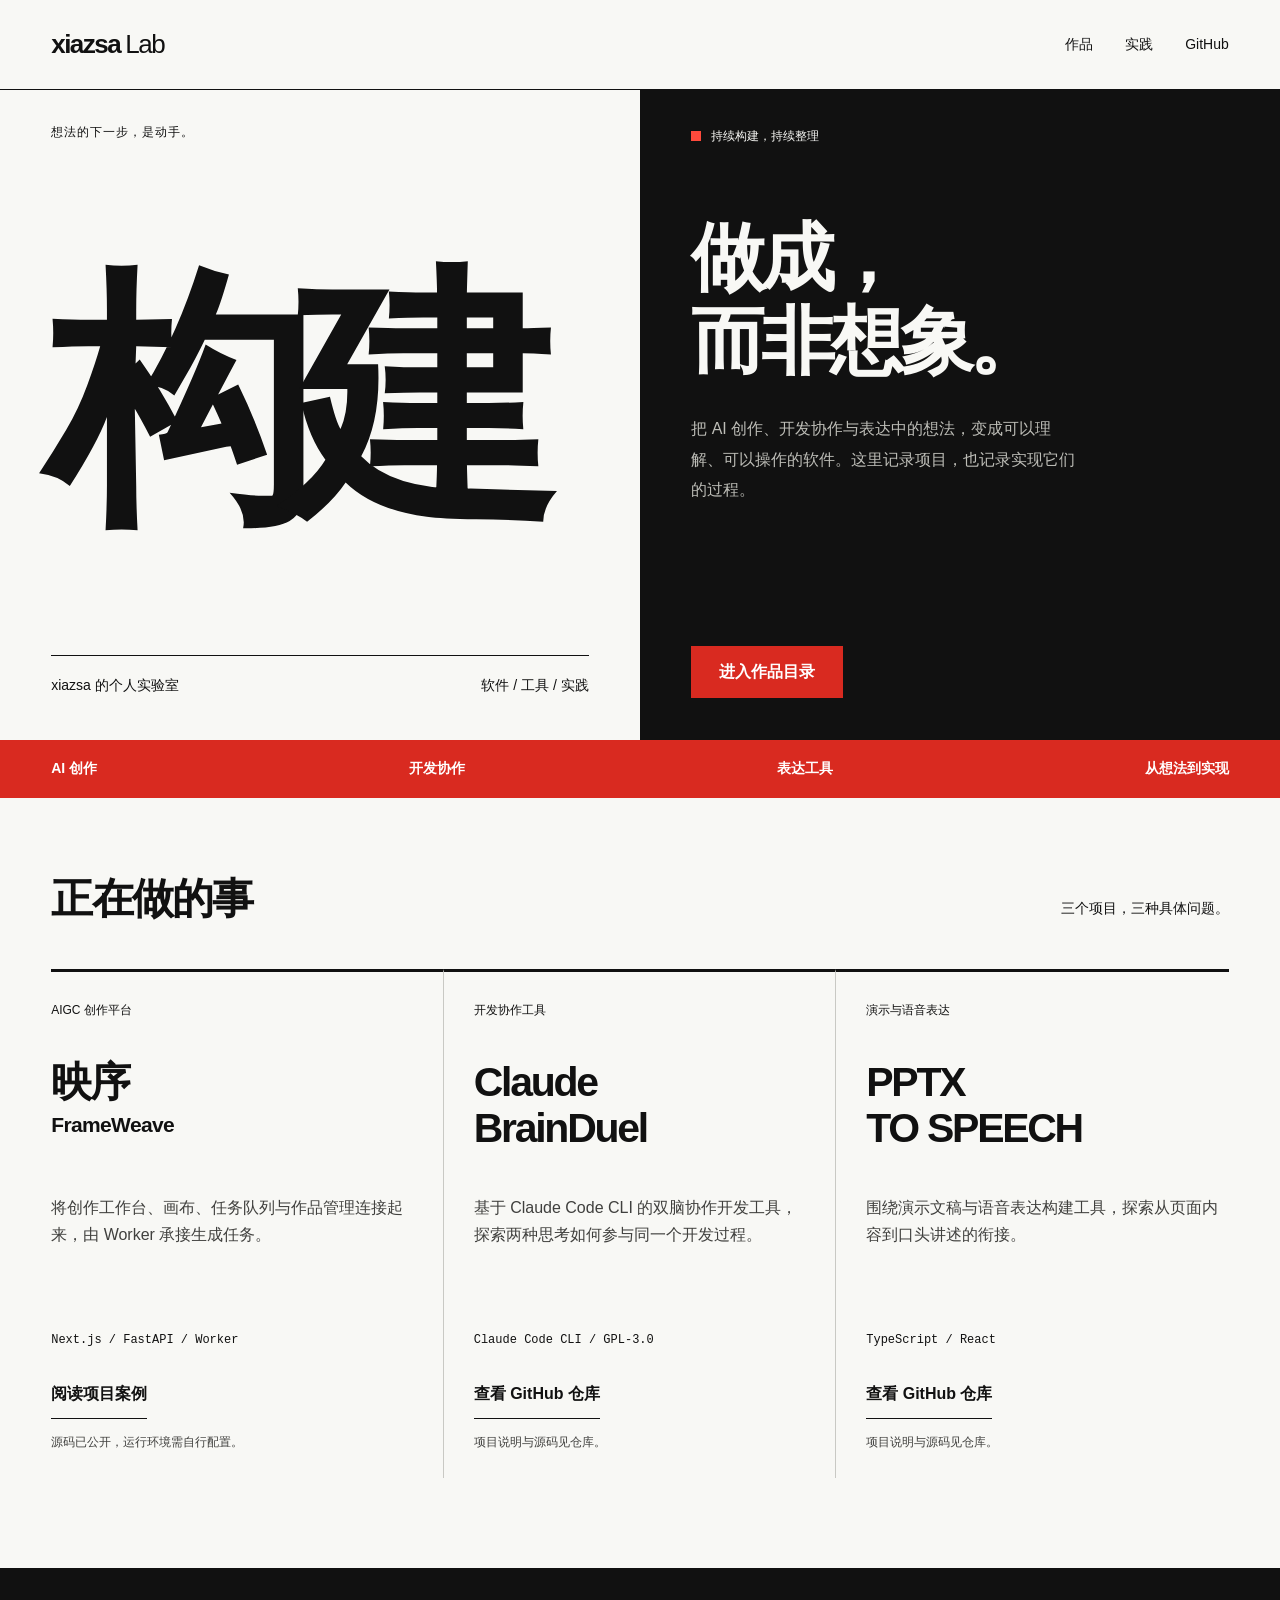
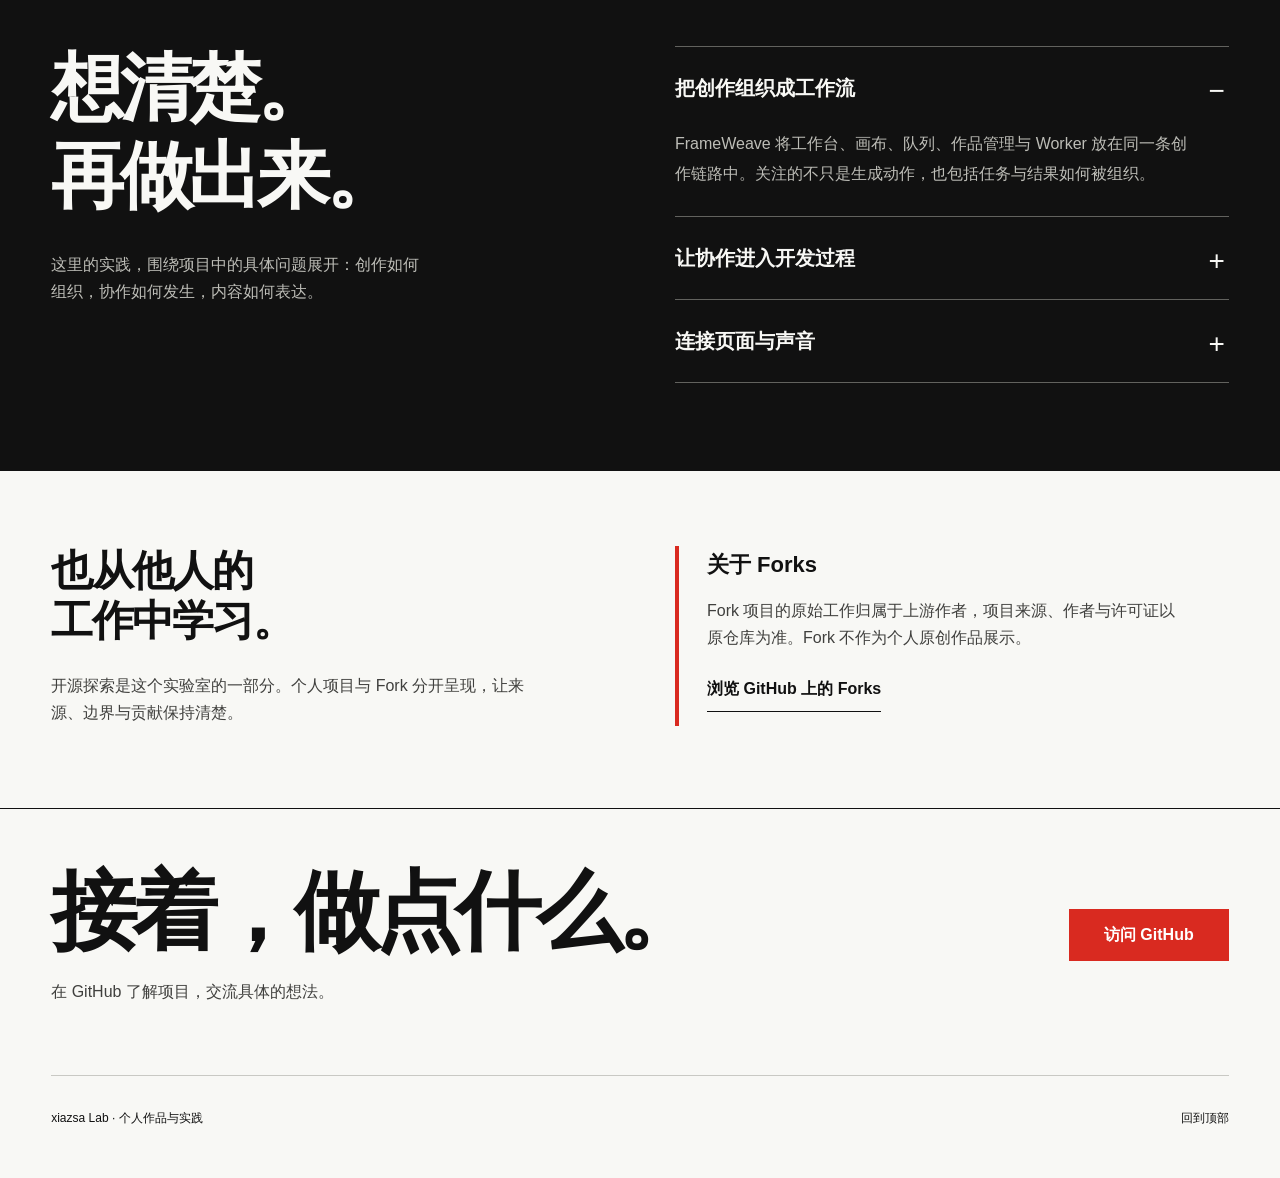
==== index.html @ 294311ac "Build consistent black-and-white portfolio and FrameWeave case study" ====
<!doctype html>
<html lang="zh-CN">
<head>
<meta charset="UTF-8"><meta name="viewport" content="width=device-width,initial-scale=1">
<meta name="description" content="xiazsa Lab，关于 AI 创作、开发协作与表达工具的个人项目与实践。">
<title>xiazsa Lab — 做成，而非想象</title>
<link rel="stylesheet" href="style.css"><link rel="icon" href="assets/mark.svg" type="image/svg+xml"><meta name="theme-color" content="#111111">
</head>
<body id="top">
<a class="skip" href="#projects">跳至精选项目</a>
<header><a class="brand" href="index.html" aria-label="xiazsa Lab 首页">xiazsa<span>Lab</span></a><nav aria-label="主导航"><a href="#projects">作品</a><a href="#practice">实践</a><a class="optional" href="https://github.com/xiazsa">GitHub</a></nav></header>
<main>
<section class="hero" aria-labelledby="hero-title">
<div class="hero-word"><div class="micro">想法的下一步，是动手。</div><h1 id="hero-title">构建</h1><div class="caption"><span>xiazsa 的个人实验室</span><span>软件 / 工具 / 实践</span></div></div>
<div class="hero-copy"><div class="signal">持续构建，持续整理</div><h2>做成，<span>而非想象。</span></h2><p>把 AI 创作、开发协作与表达中的想法，变成可以理解、可以操作的软件。这里记录项目，也记录实现它们的过程。</p><a class="cta" href="#projects">进入作品目录</a></div>
</section>
<div class="ticker" aria-label="关注领域"><span>AI 创作</span><span>开发协作</span><span>表达工具</span><span>从想法到实现</span></div>
<section class="projects" id="projects" aria-labelledby="projects-title"><div class="section-top"><h2 id="projects-title">正在做的事</h2><p>三个项目，三种具体问题。</p></div>
<div class="project-grid">
<article class="project"><span class="category">AIGC 创作平台</span><h3>映序<small>FrameWeave</small></h3><p>将创作工作台、画布、任务队列与作品管理连接起来，由 Worker 承接生成任务。</p><div class="meta">Next.js / FastAPI / Worker</div><a class="project-link" href="frameweave.html">阅读项目案例</a><p class="note">源码已公开，运行环境需自行配置。</p></article>
<article class="project"><span class="category">开发协作工具</span><h3>Claude<br>BrainDuel</h3><p>基于 Claude Code CLI 的双脑协作开发工具，探索两种思考如何参与同一个开发过程。</p><div class="meta">Claude Code CLI / GPL-3.0</div><a class="project-link" href="https://github.com/xiazsa/ClaudeBrainDuel">查看 GitHub 仓库</a><p class="note">项目说明与源码见仓库。</p></article>
<article class="project"><span class="category">演示与语音表达</span><h3>PPTX<br>TO SPEECH</h3><p>围绕演示文稿与语音表达构建工具，探索从页面内容到口头讲述的衔接。</p><div class="meta">TypeScript / React</div><a class="project-link" href="https://github.com/xiazsa/PPTX-TO-SPEECH">查看 GitHub 仓库</a><p class="note">项目说明与源码见仓库。</p></article>
</div></section>
<section class="practice" id="practice" aria-labelledby="practice-title"><div><h2 id="practice-title">想清楚。<br>再做出来。</h2><p class="intro">这里的实践，围绕项目中的具体问题展开：创作如何组织，协作如何发生，内容如何表达。</p></div><div class="practice-list">
<details open><summary>把创作组织成工作流</summary><p>FrameWeave 将工作台、画布、队列、作品管理与 Worker 放在同一条创作链路中。关注的不只是生成动作，也包括任务与结果如何被组织。</p></details>
<details><summary>让协作进入开发过程</summary><p>ClaudeBrainDuel 以 Claude Code CLI 为基础，探索双脑协作开发。实现与使用方式以项目仓库中的说明为准。</p></details>
<details><summary>连接页面与声音</summary><p>PPTX-TO-SPEECH 围绕演示文稿与语音表达展开，以 TypeScript 和 React 构建相关工具。</p></details>
</div></section>
<section class="opensource" aria-labelledby="opensource-title"><div><h2 id="opensource-title">也从他人的<br>工作中学习。</h2><p>开源探索是这个实验室的一部分。个人项目与 Fork 分开呈现，让来源、边界与贡献保持清楚。</p></div><div class="fork-note"><h3>关于 Forks</h3><p>Fork 项目的原始工作归属于上游作者，项目来源、作者与许可证以原仓库为准。Fork 不作为个人原创作品展示。</p><a href="https://github.com/xiazsa?tab=repositories&amp;type=fork">浏览 GitHub 上的 Forks</a></div></section>
<section class="contact" aria-labelledby="contact-title"><div class="contact-top"><div><h2 id="contact-title">接着，做点什么。</h2><p>在 GitHub 了解项目，交流具体的想法。</p></div><a class="cta" href="https://github.com/xiazsa">访问 GitHub</a></div><footer><span>xiazsa Lab · 个人作品与实践</span><a href="#top">回到顶部</a></footer></section>
</main>
</body></html>
---- style.css ----
:root{--ink:#111;--paper:#f8f8f5;--red:#d92a20;--rule:#c9c9c4}*{box-sizing:border-box}html{scroll-behavior:smooth;scroll-padding-top:20px}body{margin:0;background:var(--paper);color:var(--ink);font-family:Arial,"Microsoft YaHei","PingFang SC",sans-serif;font-size:16px;line-height:1.7}a{color:inherit;text-decoration:none}button,summary,a{-webkit-tap-highlight-color:transparent}a:focus-visible,summary:focus-visible{outline:3px solid var(--red);outline-offset:5px}a:hover{text-decoration:underline;text-underline-offset:5px}::selection{background:var(--red);color:#fff}.skip{position:absolute;top:-100px;left:16px;background:#fff;padding:12px;z-index:10}.skip:focus{top:10px}header{display:flex;align-items:center;justify-content:space-between;height:90px;padding:0 4%;border-bottom:1px solid var(--ink)}.brand{font-size:26px;letter-spacing:-1.5px;font-weight:800;display:flex;align-items:center;min-height:44px}.brand span{font-weight:400;margin-left:5px}nav{display:flex;gap:32px}nav a{display:flex;align-items:center;min-height:44px;font-size:14px}.hero{display:grid;grid-template-columns:1fr 1fr;min-height:650px}.hero-word{position:relative;padding:34px 8% 42px;display:flex;flex-direction:column;justify-content:space-between}.micro{font:12px/1.5 Consolas,monospace;letter-spacing:.08em}.hero-word h1{font-size:clamp(120px,21vw,315px);line-height:1.05;letter-spacing:-.095em;margin:22px 0 16px;font-weight:900;white-space:nowrap;transform:translateX(-.025em)}.hero-word .caption{display:flex;justify-content:space-between;border-top:1px solid var(--ink);padding-top:18px;font-size:14px}.hero-copy{background:var(--ink);color:var(--paper);padding:36px 8% 42px;display:flex;flex-direction:column;align-items:flex-start}.signal{display:flex;align-items:center;gap:10px;font-size:12px}.signal::before{content:"";width:10px;height:10px;background:#ff4a3c}.hero-copy h2{font-size:clamp(42px,5.8vw,88px);letter-spacing:-.06em;line-height:1.13;margin:70px 0 30px;font-weight:800}.hero-copy h2 span{display:block}.hero-copy p{max-width:390px;color:#bdbdb7;line-height:1.9;margin:0 0 30px}.cta{display:inline-flex;align-items:center;justify-content:center;min-height:52px;padding:10px 28px;background:var(--red);color:white;font-weight:700;margin-top:auto}.cta:hover{background:#bb2017;text-decoration:none}.ticker{background:var(--red);color:white;display:flex;justify-content:space-between;gap:20px;padding:17px 4%;font-weight:700;font-size:14px}.projects{padding:76px 4% 90px}.section-top{display:flex;align-items:baseline;justify-content:space-between;gap:20px;margin-bottom:45px}.section-top h2{font-size:42px;letter-spacing:-.04em;line-height:1.2;margin:0}.section-top p{font-size:14px;margin:0}.project-grid{display:grid;grid-template-columns:repeat(3,minmax(0,1fr))}.project{padding:28px 30px 0;border-top:3px solid var(--ink);border-right:1px solid var(--rule);display:flex;flex-direction:column;align-items:flex-start}.project:first-child{padding-left:0}.project:last-child{border-right:0;padding-right:0}.category{font-size:12px;min-height:25px}.project h3{font-size:clamp(26px,3.2vw,47px);line-height:1.12;letter-spacing:-.055em;margin:35px 0 28px;min-height:106px;overflow-wrap:anywhere}.project h3 small{display:block;font-size:21px;letter-spacing:-.03em;line-height:1.8}.project>p{margin:0 0 26px;min-height:110px;max-width:360px;color:#40403e}.meta{font:12px/1.7 Consolas,monospace;margin-bottom:20px}.project-link{display:inline-flex;align-items:center;min-height:48px;border-bottom:1px solid var(--ink);font-weight:700;margin-top:auto}.note{font-size:12px;color:#65655f;padding-top:13px;margin:0;min-height:34px}.practice{display:grid;grid-template-columns:1fr 1fr;background:var(--ink);color:var(--paper);padding:76px 4% 88px;gap:70px}.practice h2{font-size:clamp(40px,5.7vw,80px);line-height:1.2;letter-spacing:-.06em;margin:0 0 32px}.practice .intro{max-width:380px;color:#bdbdb7;margin:0}.practice-list{padding-top:2px}details{border-top:1px solid #62625e}details:last-child{border-bottom:1px solid #62625e}summary{list-style:none;cursor:pointer;padding:24px 40px 24px 0;min-height:68px;position:relative;font-size:20px;font-weight:700}summary::-webkit-details-marker{display:none}summary::after{content:"+";position:absolute;right:4px;top:20px;font-size:28px;font-weight:400}details[open] summary::after{content:"−"}details p{color:#bdbdb7;line-height:1.9;margin:0 30px 26px 0}.opensource{padding:75px 4% 82px;display:grid;grid-template-columns:1fr 1fr;gap:70px;border-bottom:1px solid var(--ink)}.opensource h2{font-size:42px;line-height:1.2;letter-spacing:-.04em;margin:0 0 25px}.opensource p{max-width:480px;color:#40403e;margin:0}.fork-note{border-left:4px solid var(--red);padding-left:28px}.fork-note h3{font-size:22px;margin:0 0 14px}.fork-note a{display:inline-flex;align-items:center;min-height:44px;margin-top:16px;font-weight:700;border-bottom:1px solid var(--ink)}.contact{padding:55px 4% 38px}.contact-top{display:flex;align-items:center;justify-content:space-between;gap:30px}.contact h2{font-size:clamp(40px,6.7vw,96px);line-height:1.1;letter-spacing:-.06em;margin:0 0 20px}.contact p{margin:0;color:#40403e}.contact .cta{margin:0;min-width:160px}footer{display:flex;justify-content:space-between;gap:20px;margin-top:70px;padding-top:20px;border-top:1px solid var(--rule);font-size:12px}footer a{display:inline-flex;align-items:center;min-height:44px}footer span{display:flex;align-items:center}
@media(min-width:1600px){body{max-width:1800px;margin:auto;border-left:1px solid var(--rule);border-right:1px solid var(--rule)}}
@media(max-width:850px){header{height:76px;padding:0 24px}nav{gap:20px}.hero{min-height:540px}.hero-word{padding:28px 24px 30px}.hero-copy{padding:28px 24px 30px}.hero-copy h2{margin-top:55px}.hero-word .caption{font-size:12px}.hero-copy p{font-size:16px}.projects{padding:60px 24px}.project{padding-right:20px;padding-left:20px}.project h3{font-size:31px}.project>p{min-height:165px}.practice,.opensource{padding:60px 24px;gap:35px}.contact{padding:50px 24px 25px}.section-top h2,.opensource h2{font-size:36px}}
@media(max-width:600px){header{height:auto;min-height:75px;flex-wrap:wrap;gap:0;padding:12px 20px}.brand{font-size:24px}nav{gap:18px}nav a{font-size:12px}nav .optional{display:none}.hero{grid-template-columns:1fr;min-height:0}.hero-word{padding:25px 20px 23px;min-height:305px}.hero-word h1{font-size:clamp(140px,43vw,240px);margin:20px 0 22px;letter-spacing:-.07em;line-height:1}.hero-copy{padding:26px 20px 32px}.hero-copy h2{font-size:49px;line-height:1.16;margin:25px 0 24px}.hero-copy h2 span{display:block}.hero-copy p{margin-bottom:25px}.hero-copy .cta{width:100%}.ticker{padding:14px 20px;font-size:12px}.ticker span:last-child{display:none}.projects{padding:48px 20px 50px}.section-top{display:block;margin-bottom:28px}.section-top h2{font-size:34px;margin-bottom:12px}.project-grid{grid-template-columns:1fr}.project,.project:first-child,.project:last-child{padding:23px 0 28px;border-right:0}.project h3{font-size:43px;margin:22px 0;min-height:0}.project h3 small{font-size:20px}.project>p{min-height:0;margin-bottom:20px}.project-link{margin-top:0}.note{min-height:0}.practice,.opensource{grid-template-columns:1fr;padding:48px 20px;gap:35px}.practice h2{font-size:46px}.practice .intro{max-width:none}.opensource h2{font-size:34px}.fork-note{padding-left:20px}.contact{padding:48px 20px 20px}.contact-top{align-items:flex-start;flex-direction:column}.contact h2{font-size:48px}.contact .cta{width:100%}footer{margin-top:45px;align-items:flex-start}footer span{max-width:190px;min-height:44px}.section-top p{font-size:14px}}
@media(prefers-reduced-motion:reduce){html{scroll-behavior:auto}}

/* Shared project page uses the same typography, color and spacing tokens. */
.case-hero{display:grid;grid-template-columns:1fr 1fr;min-height:570px}.case-title{padding:42px 8%;display:flex;flex-direction:column;justify-content:space-between}.case-title h1{font-size:clamp(90px,15vw,210px);letter-spacing:-.08em;line-height:1.05;margin:42px 0 25px}.case-title h1 span{display:block;font-size:clamp(27px,3.6vw,52px);letter-spacing:-.04em;line-height:1.6}.case-copy{padding:44px 8%;background:var(--ink);color:var(--paper);display:flex;flex-direction:column;align-items:flex-start}.case-copy h2{font-size:clamp(34px,4vw,60px);letter-spacing:-.05em;line-height:1.25;margin:50px 0 28px}.case-copy p{color:#bdbdb7;max-width:33em;margin:0 0 30px}.case-section{padding:72px 4%;border-bottom:1px solid var(--rule)}.case-heading{display:grid;grid-template-columns:1fr 1fr;gap:70px;margin-bottom:40px}.case-heading h2{font-size:clamp(32px,3.6vw,52px);line-height:1.25;letter-spacing:-.04em;margin:0}.case-heading p{margin:0;max-width:36em;color:#40403e}.architecture{margin:0}.architecture img{display:block;width:100%;height:auto}.architecture figcaption{font-size:12px;color:#555;padding:14px 0}.flow{display:grid;grid-template-columns:repeat(4,1fr);gap:0}.flow article{border-top:3px solid var(--ink);padding:25px 25px 0 0}.flow article+article{padding-left:25px;border-left:1px solid var(--rule)}.flow h3{font-size:25px;margin:12px 0}.flow p{color:#40403e;margin:0}.flow small{font-size:12px}.scope{display:grid;grid-template-columns:1fr 1fr;gap:70px}.scope h3{font-size:23px;margin:0 0 18px}.scope p{color:#40403e}.notice{border-top:3px solid var(--red);padding-top:20px}.case-footer{margin:0;padding:24px 4%;border-top:0}.case-footer .brand{font-size:24px}.case-facts{font-size:14px;border-top:1px solid var(--ink);padding-top:18px}.project>.note{min-height:0;font-size:12px}
@media(max-width:850px){.case-section{padding:55px 24px}.case-heading,.scope{gap:35px}.flow{grid-template-columns:repeat(2,1fr);row-gap:30px}.flow article:nth-child(3){border-left:0;padding-left:0}.case-title,.case-copy{padding:32px 24px}}
@media(max-width:600px){.case-hero{grid-template-columns:1fr;min-height:0}.case-title,.case-copy{padding:28px 20px}.case-title h1{font-size:110px;margin:30px 0}.case-title h1 span{font-size:36px}.case-copy h2{font-size:40px;margin:25px 0}.case-copy .cta{width:100%}.case-heading,.scope{grid-template-columns:1fr;gap:20px}.case-section{padding:48px 20px}.flow{grid-template-columns:1fr;gap:25px}.flow article,.flow article+article{padding:20px 0 0;border-left:0}.case-footer{padding:20px;flex-wrap:wrap}.case-heading h2{font-size:34px}.case-facts{font-size:14px}}
.architecture-mobile{display:none}@media(max-width:600px){.architecture>img{display:none}.architecture-mobile{display:flex;flex-direction:column;background:var(--ink);color:var(--paper);padding:24px;gap:6px}.architecture-mobile strong{font-size:20px;border-top:1px solid #62625e;padding-top:18px;margin-top:12px}.architecture-mobile strong:first-child{margin-top:0;border-top:3px solid var(--red)}.architecture-mobile span{font-size:16px;color:#bdbdb7;padding-bottom:10px}}
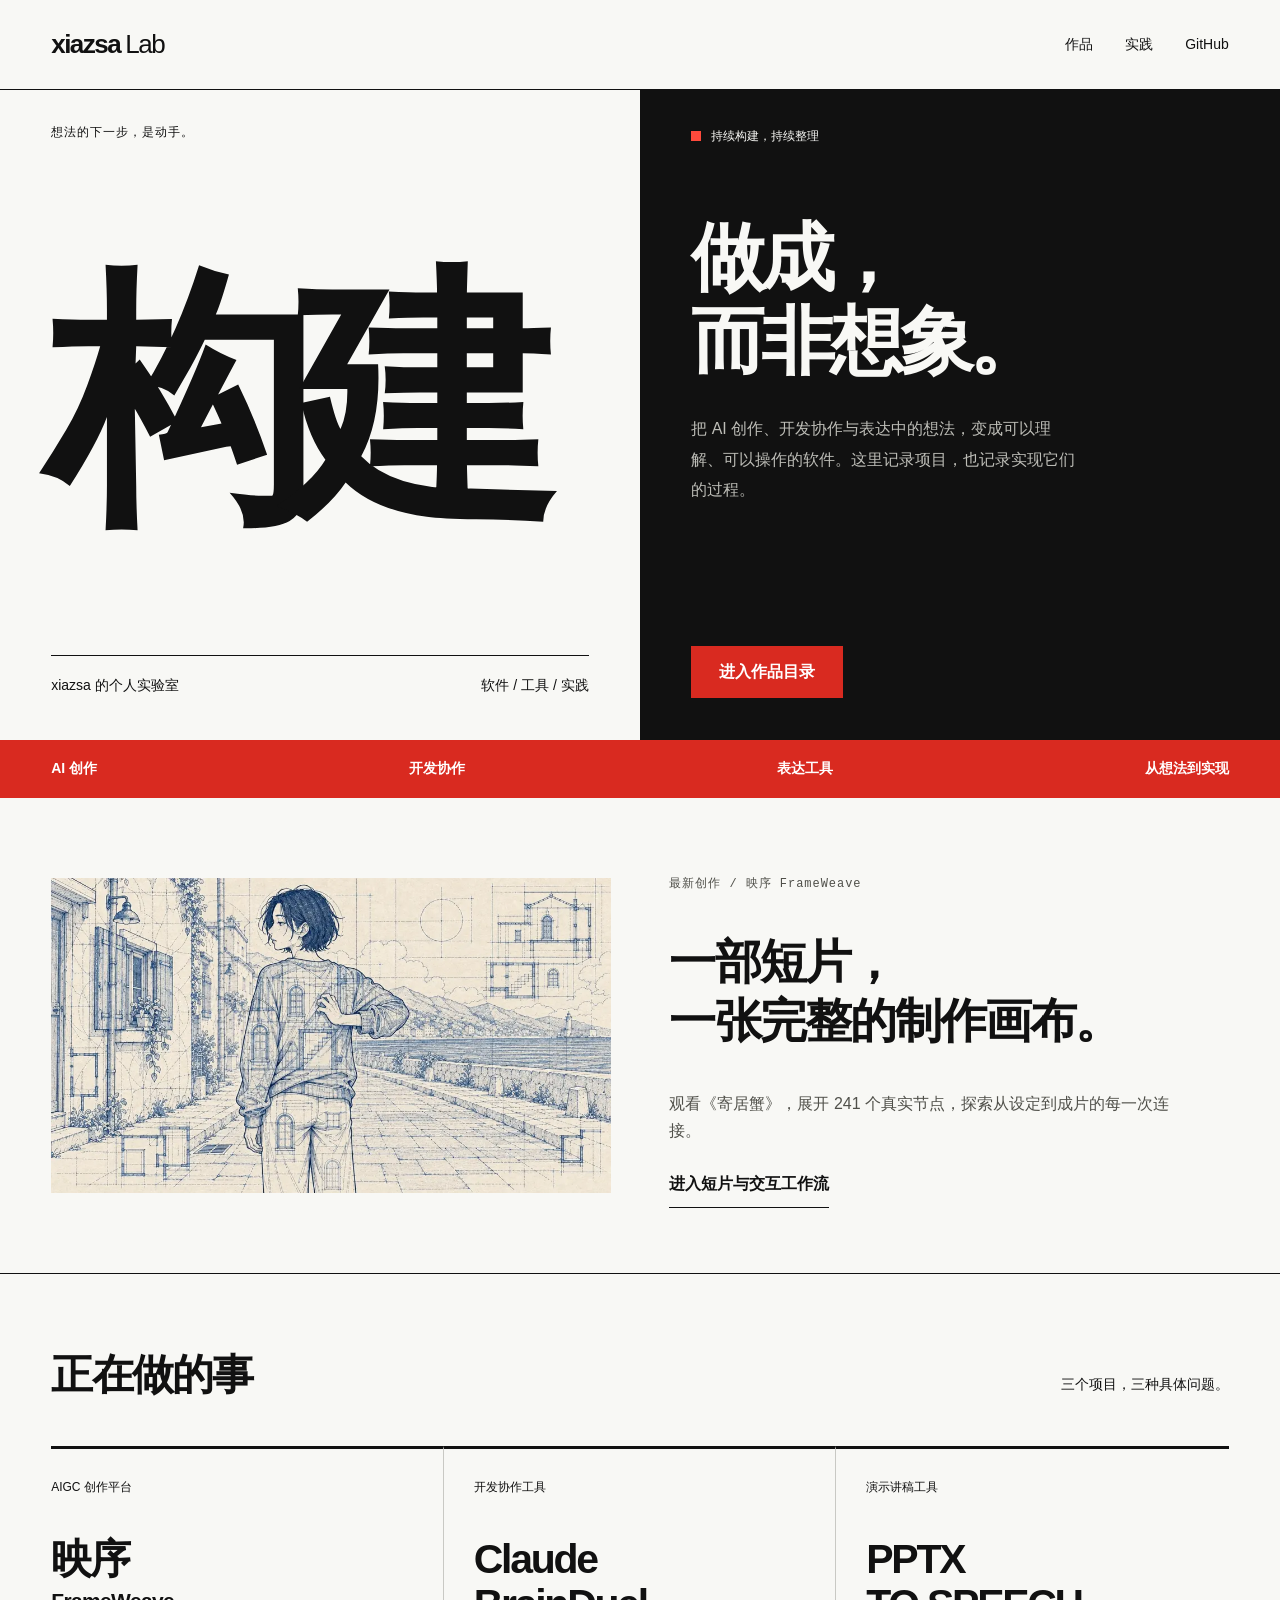
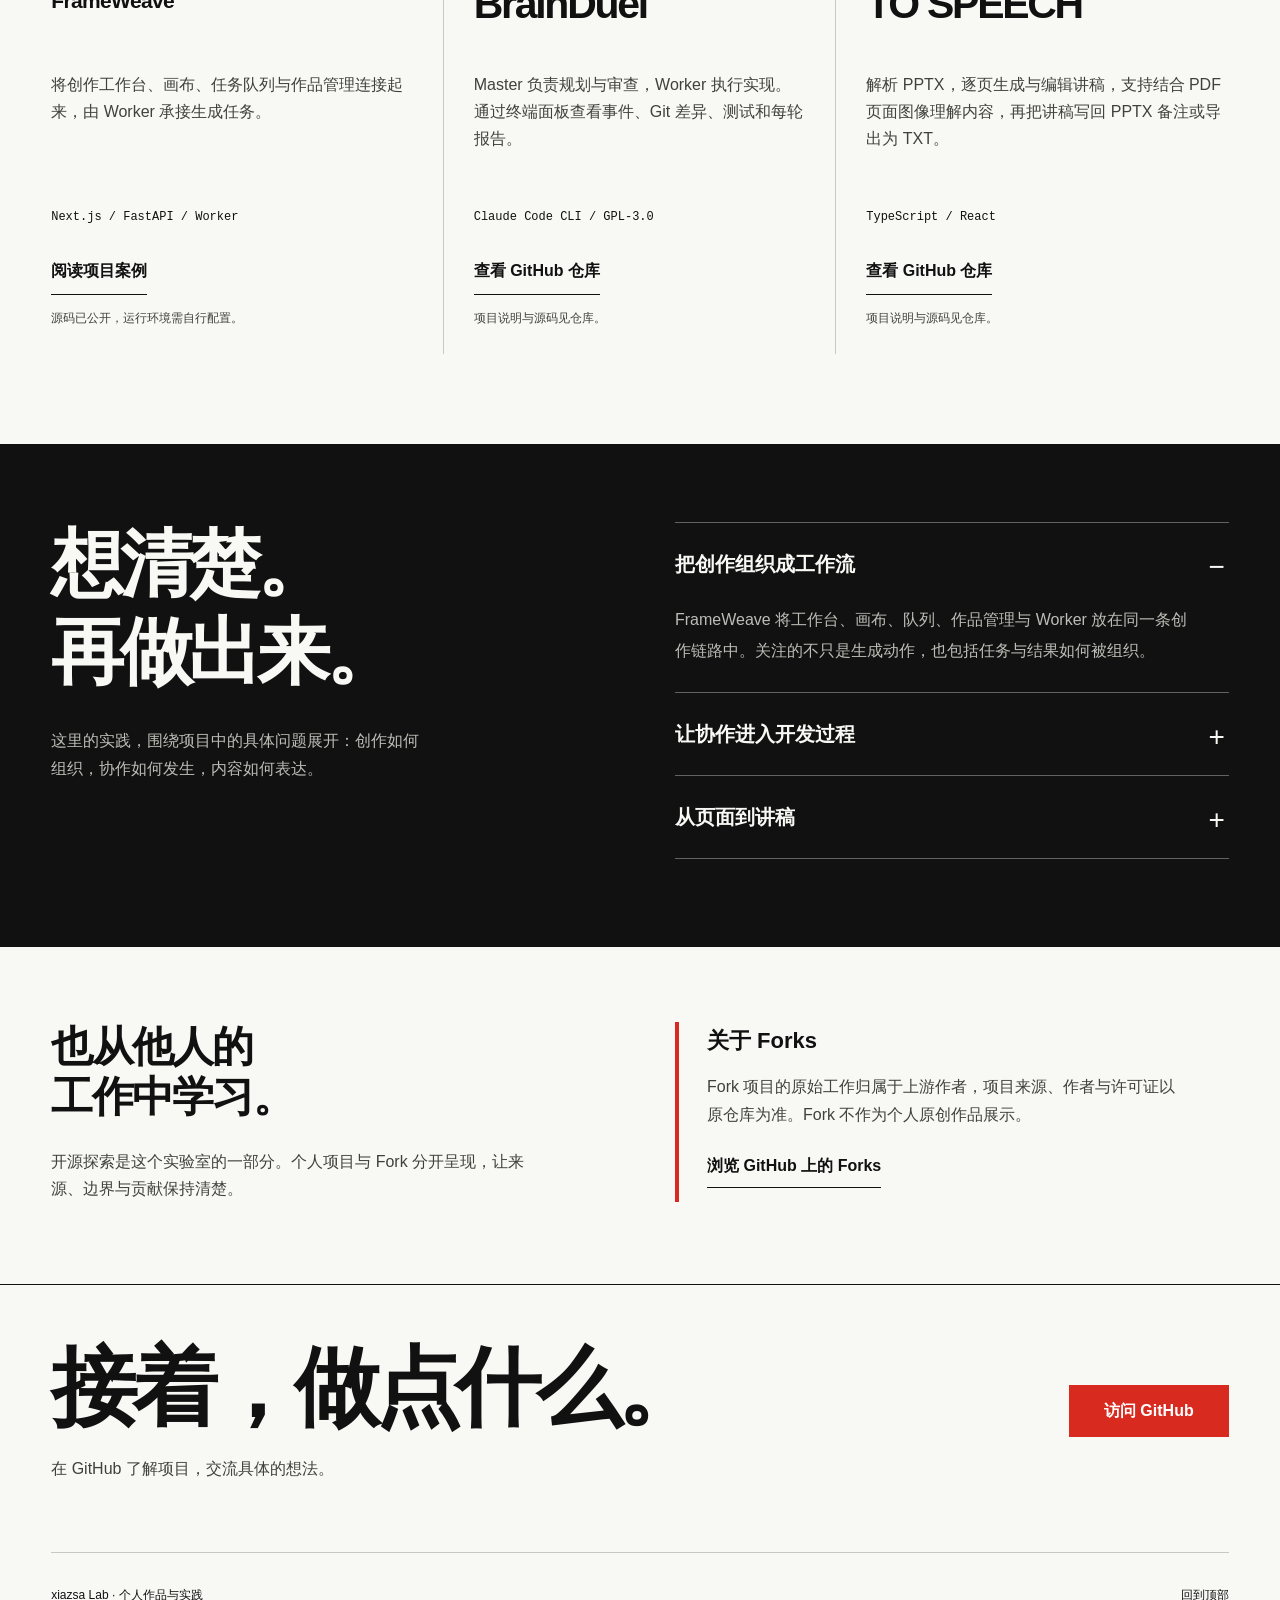
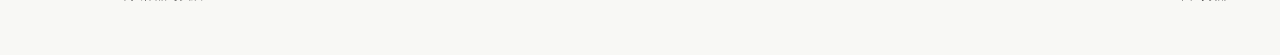
==== commit 443093bf: "Add interactive production canvas and film showcase" ====
--- a/index.html
+++ b/index.html
@@ -5,7 +5,7 @@
 <meta name="description" content="xiazsa Lab，关于 AI 创作、开发协作与表达工具的个人项目与实践。">
 <title>xiazsa Lab — 做成，而非想象</title>
 <link rel="stylesheet" href="style.css"><link rel="icon" href="assets/mark.svg" type="image/svg+xml"><meta name="theme-color" content="#111111">
-</head>
+<link rel="canonical" href="https://xiazongchi.fun/"><meta property="og:url" content="https://xiazongchi.fun/"></head>
 <body id="top">
 <a class="skip" href="#projects">跳至精选项目</a>
 <header><a class="brand" href="index.html" aria-label="xiazsa Lab 首页">xiazsa<span>Lab</span></a><nav aria-label="主导航"><a href="#projects">作品</a><a href="#practice">实践</a><a class="optional" href="https://github.com/xiazsa">GitHub</a></nav></header>
@@ -15,16 +15,16 @@
 <div class="hero-copy"><div class="signal">持续构建，持续整理</div><h2>做成，<span>而非想象。</span></h2><p>把 AI 创作、开发协作与表达中的想法，变成可以理解、可以操作的软件。这里记录项目，也记录实现它们的过程。</p><a class="cta" href="#projects">进入作品目录</a></div>
 </section>
 <div class="ticker" aria-label="关注领域"><span>AI 创作</span><span>开发协作</span><span>表达工具</span><span>从想法到实现</span></div>
-<section class="projects" id="projects" aria-labelledby="projects-title"><div class="section-top"><h2 id="projects-title">正在做的事</h2><p>三个项目，三种具体问题。</p></div>
+<section class="home-feature"><a href="frameweave.html#workflow"><img src="assets/workflow/240.webp" width="1000" height="562" alt="寄居蟹短片中的建筑蓝图画面"><div><p class="micro">最新创作 / 映序 FrameWeave</p><h2>一部短片，<br>一张完整的制作画布。</h2><p>观看《寄居蟹》，展开 241 个真实节点，探索从设定到成片的每一次连接。</p><span class="project-link">进入短片与交互工作流</span></div></a></section><section class="projects" id="projects" aria-labelledby="projects-title"><div class="section-top"><h2 id="projects-title">正在做的事</h2><p>三个项目，三种具体问题。</p></div>
 <div class="project-grid">
 <article class="project"><span class="category">AIGC 创作平台</span><h3>映序<small>FrameWeave</small></h3><p>将创作工作台、画布、任务队列与作品管理连接起来，由 Worker 承接生成任务。</p><div class="meta">Next.js / FastAPI / Worker</div><a class="project-link" href="frameweave.html">阅读项目案例</a><p class="note">源码已公开，运行环境需自行配置。</p></article>
-<article class="project"><span class="category">开发协作工具</span><h3>Claude<br>BrainDuel</h3><p>基于 Claude Code CLI 的双脑协作开发工具，探索两种思考如何参与同一个开发过程。</p><div class="meta">Claude Code CLI / GPL-3.0</div><a class="project-link" href="https://github.com/xiazsa/ClaudeBrainDuel">查看 GitHub 仓库</a><p class="note">项目说明与源码见仓库。</p></article>
-<article class="project"><span class="category">演示与语音表达</span><h3>PPTX<br>TO SPEECH</h3><p>围绕演示文稿与语音表达构建工具，探索从页面内容到口头讲述的衔接。</p><div class="meta">TypeScript / React</div><a class="project-link" href="https://github.com/xiazsa/PPTX-TO-SPEECH">查看 GitHub 仓库</a><p class="note">项目说明与源码见仓库。</p></article>
+<article class="project"><span class="category">开发协作工具</span><h3>Claude<br>BrainDuel</h3><p>Master 负责规划与审查，Worker 执行实现。通过终端面板查看事件、Git 差异、测试和每轮报告。</p><div class="meta">Claude Code CLI / GPL-3.0</div><a class="project-link" href="https://github.com/xiazsa/ClaudeBrainDuel">查看 GitHub 仓库</a><p class="note">项目说明与源码见仓库。</p></article>
+<article class="project"><span class="category">演示讲稿工具</span><h3>PPTX<br>TO SPEECH</h3><p>解析 PPTX，逐页生成与编辑讲稿，支持结合 PDF 页面图像理解内容，再把讲稿写回 PPTX 备注或导出为 TXT。</p><div class="meta">TypeScript / React</div><a class="project-link" href="https://github.com/xiazsa/PPTX-TO-SPEECH">查看 GitHub 仓库</a><p class="note">项目说明与源码见仓库。</p></article>
 </div></section>
 <section class="practice" id="practice" aria-labelledby="practice-title"><div><h2 id="practice-title">想清楚。<br>再做出来。</h2><p class="intro">这里的实践，围绕项目中的具体问题展开：创作如何组织，协作如何发生，内容如何表达。</p></div><div class="practice-list">
 <details open><summary>把创作组织成工作流</summary><p>FrameWeave 将工作台、画布、队列、作品管理与 Worker 放在同一条创作链路中。关注的不只是生成动作，也包括任务与结果如何被组织。</p></details>
 <details><summary>让协作进入开发过程</summary><p>ClaudeBrainDuel 以 Claude Code CLI 为基础，探索双脑协作开发。实现与使用方式以项目仓库中的说明为准。</p></details>
-<details><summary>连接页面与声音</summary><p>PPTX-TO-SPEECH 围绕演示文稿与语音表达展开，以 TypeScript 和 React 构建相关工具。</p></details>
+<details><summary>从页面到讲稿</summary><p>PPTX-TO-SPEECH 把逐页内容整理为可编辑的讲稿，并支持将讲稿写入 PPTX 备注。以 TypeScript 和 React 构建。</p></details>
 </div></section>
 <section class="opensource" aria-labelledby="opensource-title"><div><h2 id="opensource-title">也从他人的<br>工作中学习。</h2><p>开源探索是这个实验室的一部分。个人项目与 Fork 分开呈现，让来源、边界与贡献保持清楚。</p></div><div class="fork-note"><h3>关于 Forks</h3><p>Fork 项目的原始工作归属于上游作者，项目来源、作者与许可证以原仓库为准。Fork 不作为个人原创作品展示。</p><a href="https://github.com/xiazsa?tab=repositories&amp;type=fork">浏览 GitHub 上的 Forks</a></div></section>
 <section class="contact" aria-labelledby="contact-title"><div class="contact-top"><div><h2 id="contact-title">接着，做点什么。</h2><p>在 GitHub 了解项目，交流具体的想法。</p></div><a class="cta" href="https://github.com/xiazsa">访问 GitHub</a></div><footer><span>xiazsa Lab · 个人作品与实践</span><a href="#top">回到顶部</a></footer></section>
--- a/style.css
+++ b/style.css
@@ -10,3 +10,8 @@
 @media(max-width:850px){.case-section{padding:55px 24px}.case-heading,.scope{gap:35px}.flow{grid-template-columns:repeat(2,1fr);row-gap:30px}.flow article:nth-child(3){border-left:0;padding-left:0}.case-title,.case-copy{padding:32px 24px}}
 @media(max-width:600px){.case-hero{grid-template-columns:1fr;min-height:0}.case-title,.case-copy{padding:28px 20px}.case-title h1{font-size:110px;margin:30px 0}.case-title h1 span{font-size:36px}.case-copy h2{font-size:40px;margin:25px 0}.case-copy .cta{width:100%}.case-heading,.scope{grid-template-columns:1fr;gap:20px}.case-section{padding:48px 20px}.flow{grid-template-columns:1fr;gap:25px}.flow article,.flow article+article{padding:20px 0 0;border-left:0}.case-footer{padding:20px;flex-wrap:wrap}.case-heading h2{font-size:34px}.case-facts{font-size:14px}}
 .architecture-mobile{display:none}@media(max-width:600px){.architecture>img{display:none}.architecture-mobile{display:flex;flex-direction:column;background:var(--ink);color:var(--paper);padding:24px;gap:6px}.architecture-mobile strong{font-size:20px;border-top:1px solid #62625e;padding-top:18px;margin-top:12px}.architecture-mobile strong:first-child{margin-top:0;border-top:3px solid var(--red)}.architecture-mobile span{font-size:16px;color:#bdbdb7;padding-bottom:10px}}
+
+/* Film-led case study and an embedded, read-only production canvas. */
+button{font:inherit;cursor:pointer}button:focus-visible{outline:3px solid var(--red);outline-offset:3px}[hidden]{display:none!important}.feature-hero{display:grid;grid-template-columns:42% 58%;min-height:570px;border-bottom:1px solid var(--ink)}.feature-intro{padding:44px 9.5%}.feature-intro h1{font-size:clamp(42px,4.8vw,72px);line-height:1.2;letter-spacing:-.06em;margin:34px 0 28px}.feature-intro>p:not(.micro){color:#454540}.feature-links{display:flex;align-items:center;gap:25px;margin:30px 0}.feature-links>a{min-height:48px;display:inline-flex;align-items:center}.hero-still{position:relative;display:block;background:#111;overflow:hidden}.hero-still>img{width:100%;height:100%;object-fit:cover;display:block}.hero-still>span{position:absolute;bottom:0;left:0;right:0;color:white;background:#111e;padding:23px 28px;display:flex;justify-content:space-between;gap:15px;font-size:14px}.hero-still b{font-weight:400;border-bottom:1px solid white}.case-anchor{display:flex;padding:0 4%;gap:36px;border-bottom:1px solid var(--rule);overflow:auto}.case-anchor a{white-space:nowrap;min-height:62px;display:flex;align-items:center;font-size:14px}.canvas-embed{border:1px solid var(--ink);background:#eee}.canvas-embed iframe{display:block;width:100%;height:780px;border:0}.media-caption{font-size:12px;color:#66665f;margin:16px 0 0;line-height:1.8}.workflow-story{display:grid;grid-template-columns:repeat(3,1fr);gap:40px;margin-top:48px}.workflow-story article{border-top:2px solid var(--ink);padding-top:20px}.workflow-story h3{font-size:21px;margin:0 0 15px}.workflow-story p{color:#50504a;margin:0}.film-section{background:#111;color:var(--paper);padding:65px 4%}.film-heading{display:flex;align-items:flex-end;justify-content:space-between;margin-bottom:30px}.film-heading h2{font-size:70px;line-height:1.1;letter-spacing:-.05em;margin:12px 0 0}.film-heading>p{font-size:14px;text-align:right;color:#c5c5bd}.feature-film{display:block;width:100%;aspect-ratio:16/9;max-height:780px;background:#000}.film-bottom{display:flex;gap:60px;align-items:center;justify-content:space-between;margin-top:24px}.film-bottom p{max-width:680px;color:#bdbdb7;font-size:16px}.film-bottom a{min-height:44px;white-space:nowrap;border-bottom:1px solid #777;display:flex;align-items:center}.view-switch{display:flex;gap:0;border-bottom:1px solid var(--ink);margin-bottom:28px}.view-switch button{min-height:52px;padding:10px 24px;border:1px solid var(--ink);border-bottom:0;background:transparent}.view-switch button[aria-pressed=true]{color:white;background:var(--ink)}.screen-figure{margin:0 0 35px}.screen-figure>a{display:block;background:#e9e9e3;border:1px solid var(--rule);padding:24px}.screen-figure img{display:block;width:100%;height:auto}.screen-figure figcaption{display:flex;gap:25px;justify-content:space-between;padding:16px 0;font-size:13px;color:#5a5a53}.screen-figure figcaption strong{color:var(--ink);white-space:nowrap}.concept-ui{background:white;border:1px solid var(--ink)}.concept-header{display:flex;justify-content:space-between;padding:20px 24px;border-bottom:1px solid var(--rule)}.concept-header span{font-size:12px;color:#666}.concept-body{display:flex}.concept-body>aside{width:180px;display:flex;flex-direction:column;gap:14px;padding:28px 20px;background:#eee;flex-shrink:0;font-size:14px}.concept-body>aside>strong{margin-bottom:15px}.concept-body>aside>span{padding:10px}.concept-body>aside>.active{color:white;background:#111}.concept-main{flex:1;min-width:0;padding:30px}.concept-top{display:flex;justify-content:space-between;align-items:center}.concept-top h3{font-size:32px;letter-spacing:-1px;margin:8px 0 30px}.concept-top small{font-size:12px;color:#666}.concept-top>span{font-size:12px;border:1px solid #ccc;padding:6px 12px}.concept-work{display:grid;grid-template-columns:1fr 1fr;gap:30px}.sample-frame{aspect-ratio:4/5;background:#d9d9d2;position:relative;overflow:hidden;padding:24px;display:flex;flex-direction:column;justify-content:space-between}.sample-frame>span{font-size:12px;z-index:1}.sample-frame b{font-size:24px;line-height:1.6;font-weight:400;position:relative;z-index:1}.sample-frame i{position:absolute;width:65%;height:75%;top:0;right:-10%;background:#f5f5ee;transform:skew(-24deg);border-left:24px solid #aaa99e}.concept-reference p{font-size:12px;color:#666}.concept-settings label{font-size:13px;display:block}.concept-settings textarea{display:block;width:100%;margin:12px 0 22px;min-height:130px;border:1px solid #aaa;background:#fafafa;padding:15px;font-family:inherit;font-size:16px;line-height:1.7;resize:vertical}.concept-params{display:grid;grid-template-columns:1fr 1fr;gap:20px;border-top:1px solid #ddd;padding-top:20px}.concept-params small{display:block;font-size:12px;color:#666}.concept-params strong{font-size:19px;font-weight:400}.concept-settings button{width:100%;min-height:50px;background:var(--red);color:#fff;border:0;margin-top:30px}.concept-settings>p{font-size:12px;color:#666}.home-feature{padding:65px 4%;border-bottom:1px solid var(--ink)}.home-feature>a{display:grid;grid-template-columns:1fr 1fr;gap:5%;align-items:center}.home-feature img{display:block;width:100%;height:auto}.home-feature h2{font-size:clamp(30px,3.7vw,52px);line-height:1.25;letter-spacing:-.04em}.home-feature a:hover{text-decoration:none}.home-feature p{max-width:32em;color:#50504a}
+@media(max-width:950px){.feature-hero{grid-template-columns:1fr 1fr}.feature-intro{padding:32px 24px}.feature-intro h1{font-size:45px}.hero-still>span{flex-direction:column;align-items:flex-start}.workflow-story{gap:25px}.concept-body>aside{display:none}.concept-main{padding:24px}.canvas-embed iframe{height:760px}}
+@media(max-width:600px){.feature-hero{grid-template-columns:1fr;min-height:0}.feature-intro{padding:28px 20px}.feature-intro h1{font-size:46px;margin:25px 0}.feature-links{gap:20px}.hero-still{height:330px}.hero-still>span{padding:16px 20px;flex-direction:row;font-size:12px}.case-anchor{gap:24px;padding:0 20px}.case-anchor a{min-height:56px}.workflow-section{padding:40px 0}.workflow-section>.case-heading,.workflow-section>.media-caption,.workflow-story{margin-left:20px;margin-right:20px}.canvas-embed{border-left:0;border-right:0}.canvas-embed iframe{height:780px}.workflow-story{grid-template-columns:1fr;gap:26px}.film-section{padding:40px 20px}.film-heading h2{font-size:48px}.film-heading>p{font-size:12px}.film-bottom{display:block;margin-top:18px}.film-bottom a{display:inline-flex}.view-switch button{font-size:14px;padding:12px 17px}.screen-figure>a{padding:8px}.screen-figure figcaption{display:block}.screen-figure figcaption strong,.screen-figure figcaption span{display:block}.screen-figure figcaption span{margin-top:8px}.concept-header{padding:16px;flex-direction:column;gap:8px}.concept-main{padding:18px}.concept-top h3{font-size:25px}.concept-top>span{display:none}.concept-work{grid-template-columns:1fr;gap:15px}.sample-frame{aspect-ratio:16/9}.sample-frame b{font-size:20px}.concept-settings textarea{font-size:16px}.home-feature{padding:40px 20px}.home-feature>a{grid-template-columns:1fr;gap:22px}.home-feature h2{font-size:34px;margin:18px 0}.media-caption{font-size:12px}}
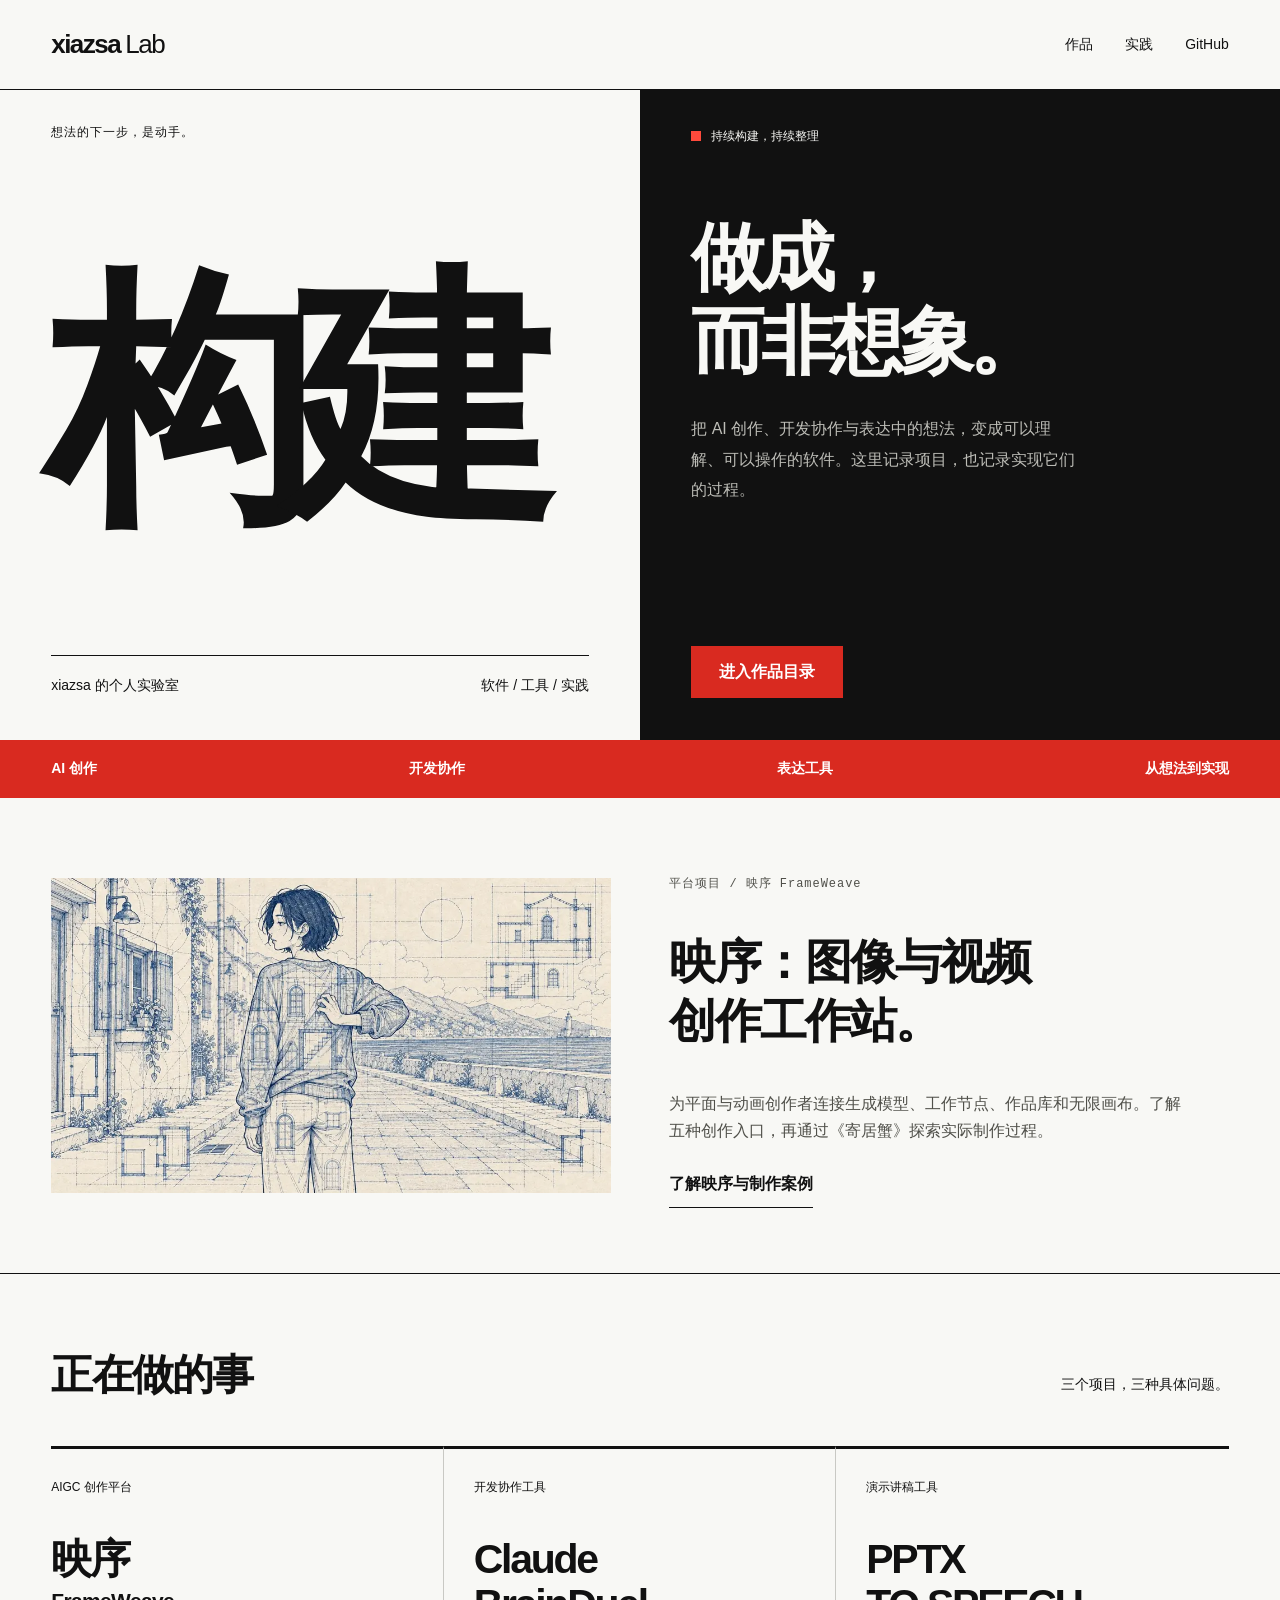
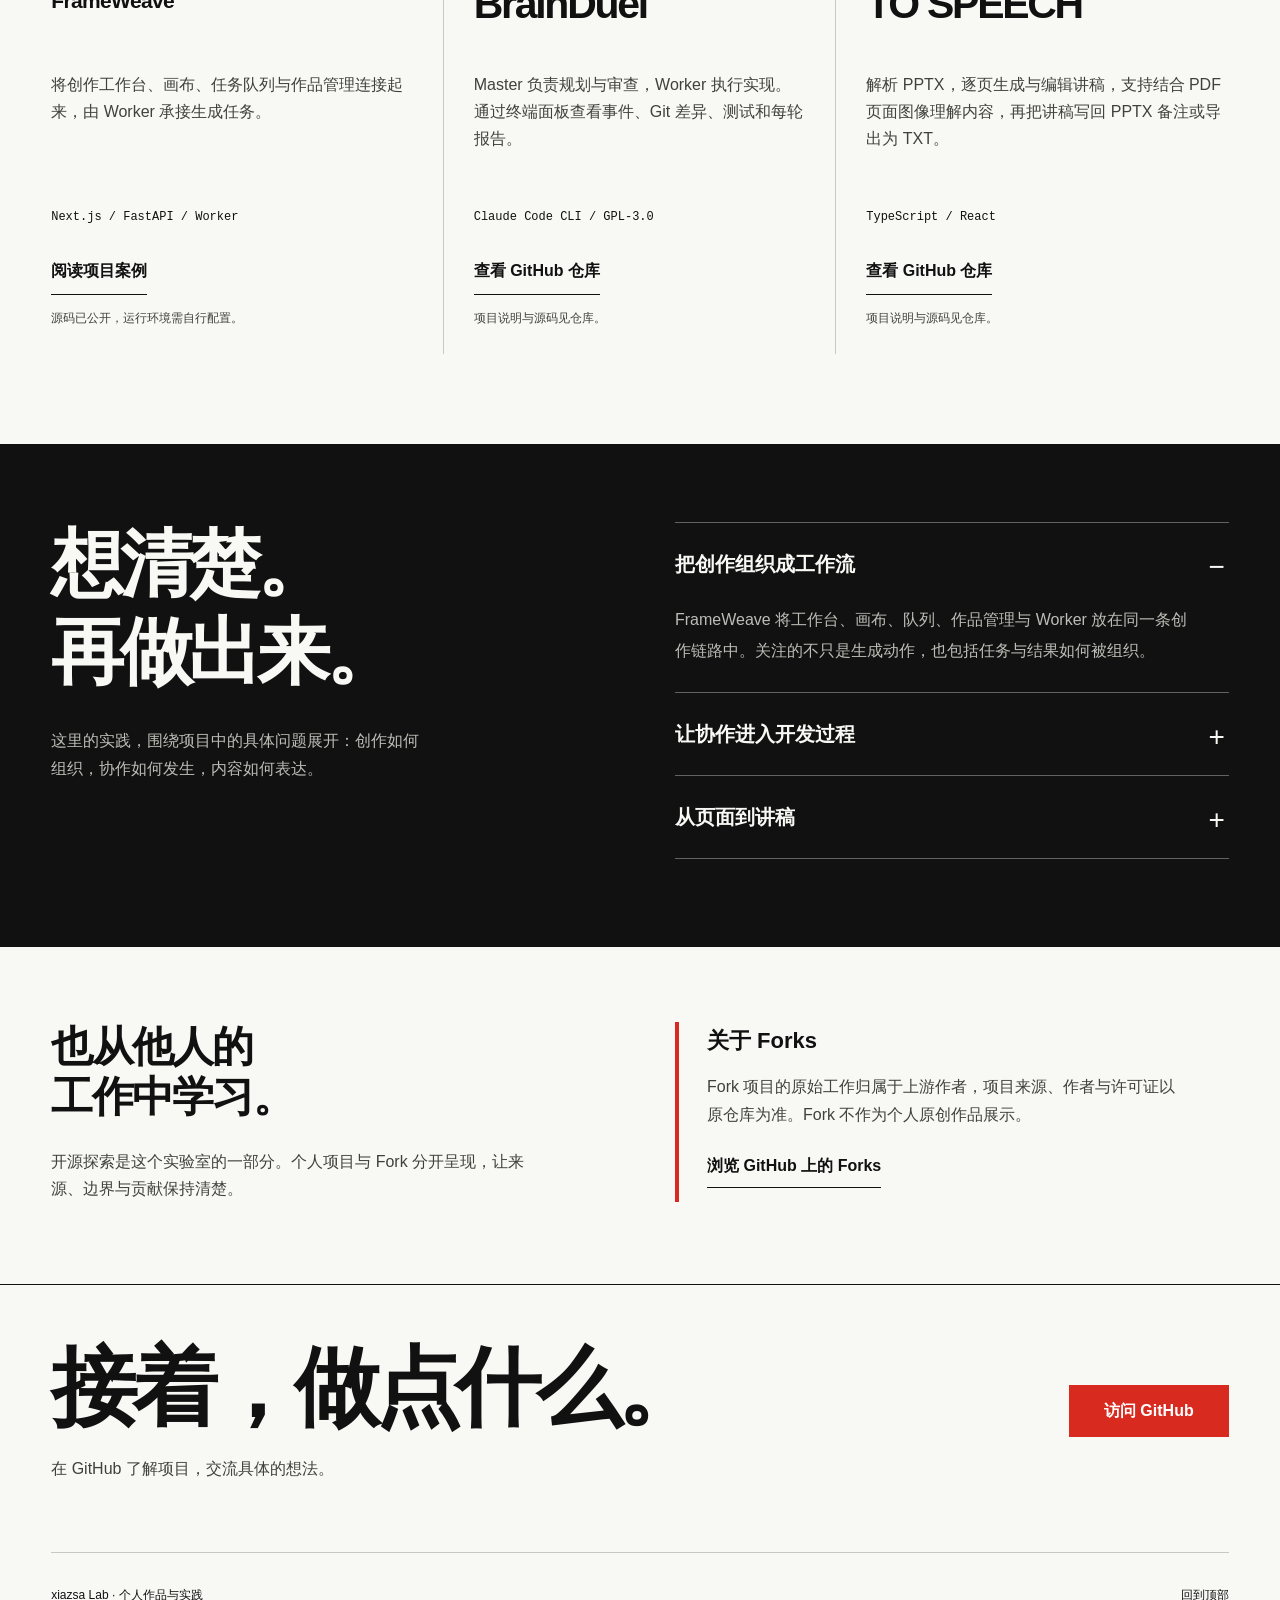
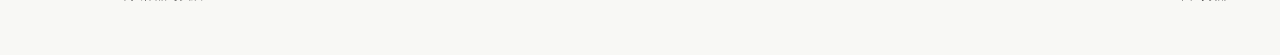
==== commit ffc028a2: "Introduce FrameWeave's production system before the film case study" ====
--- a/index.html
+++ b/index.html
@@ -15,7 +15,7 @@
 <div class="hero-copy"><div class="signal">持续构建，持续整理</div><h2>做成，<span>而非想象。</span></h2><p>把 AI 创作、开发协作与表达中的想法，变成可以理解、可以操作的软件。这里记录项目，也记录实现它们的过程。</p><a class="cta" href="#projects">进入作品目录</a></div>
 </section>
 <div class="ticker" aria-label="关注领域"><span>AI 创作</span><span>开发协作</span><span>表达工具</span><span>从想法到实现</span></div>
-<section class="home-feature"><a href="frameweave.html#workflow"><img src="assets/workflow/240.webp" width="1000" height="562" alt="寄居蟹短片中的建筑蓝图画面"><div><p class="micro">最新创作 / 映序 FrameWeave</p><h2>一部短片，<br>一张完整的制作画布。</h2><p>观看《寄居蟹》，展开 241 个真实节点，探索从设定到成片的每一次连接。</p><span class="project-link">进入短片与交互工作流</span></div></a></section><section class="projects" id="projects" aria-labelledby="projects-title"><div class="section-top"><h2 id="projects-title">正在做的事</h2><p>三个项目，三种具体问题。</p></div>
+<section class="home-feature"><a href="frameweave.html"><img src="assets/workflow/240.webp" width="1000" height="562" alt="寄居蟹短片中的建筑蓝图画面"><div><p class="micro">平台项目 / 映序 FrameWeave</p><h2>映序：图像与视频<br>创作工作站。</h2><p>为平面与动画创作者连接生成模型、工作节点、作品库和无限画布。了解五种创作入口，再通过《寄居蟹》探索实际制作过程。</p><span class="project-link">了解映序与制作案例</span></div></a></section><section class="projects" id="projects" aria-labelledby="projects-title"><div class="section-top"><h2 id="projects-title">正在做的事</h2><p>三个项目，三种具体问题。</p></div>
 <div class="project-grid">
 <article class="project"><span class="category">AIGC 创作平台</span><h3>映序<small>FrameWeave</small></h3><p>将创作工作台、画布、任务队列与作品管理连接起来，由 Worker 承接生成任务。</p><div class="meta">Next.js / FastAPI / Worker</div><a class="project-link" href="frameweave.html">阅读项目案例</a><p class="note">源码已公开，运行环境需自行配置。</p></article>
 <article class="project"><span class="category">开发协作工具</span><h3>Claude<br>BrainDuel</h3><p>Master 负责规划与审查，Worker 执行实现。通过终端面板查看事件、Git 差异、测试和每轮报告。</p><div class="meta">Claude Code CLI / GPL-3.0</div><a class="project-link" href="https://github.com/xiazsa/ClaudeBrainDuel">查看 GitHub 仓库</a><p class="note">项目说明与源码见仓库。</p></article>
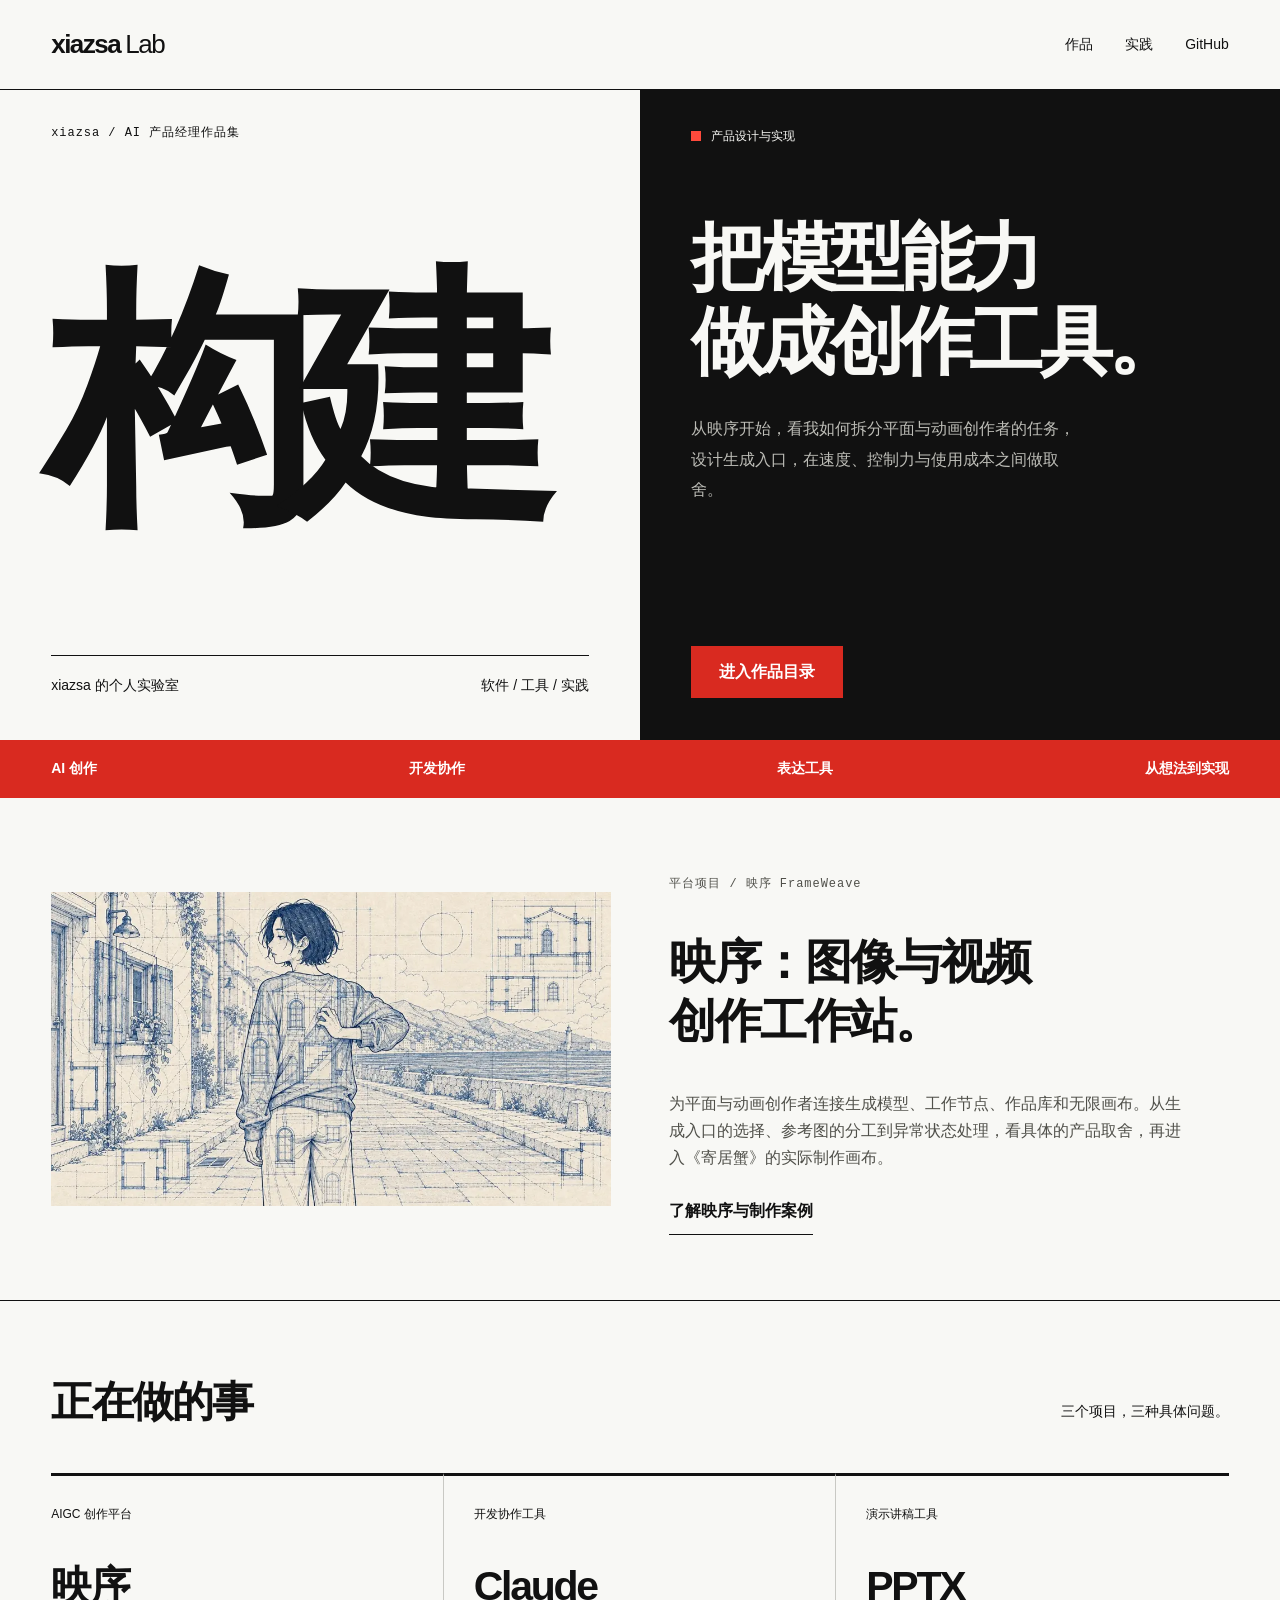
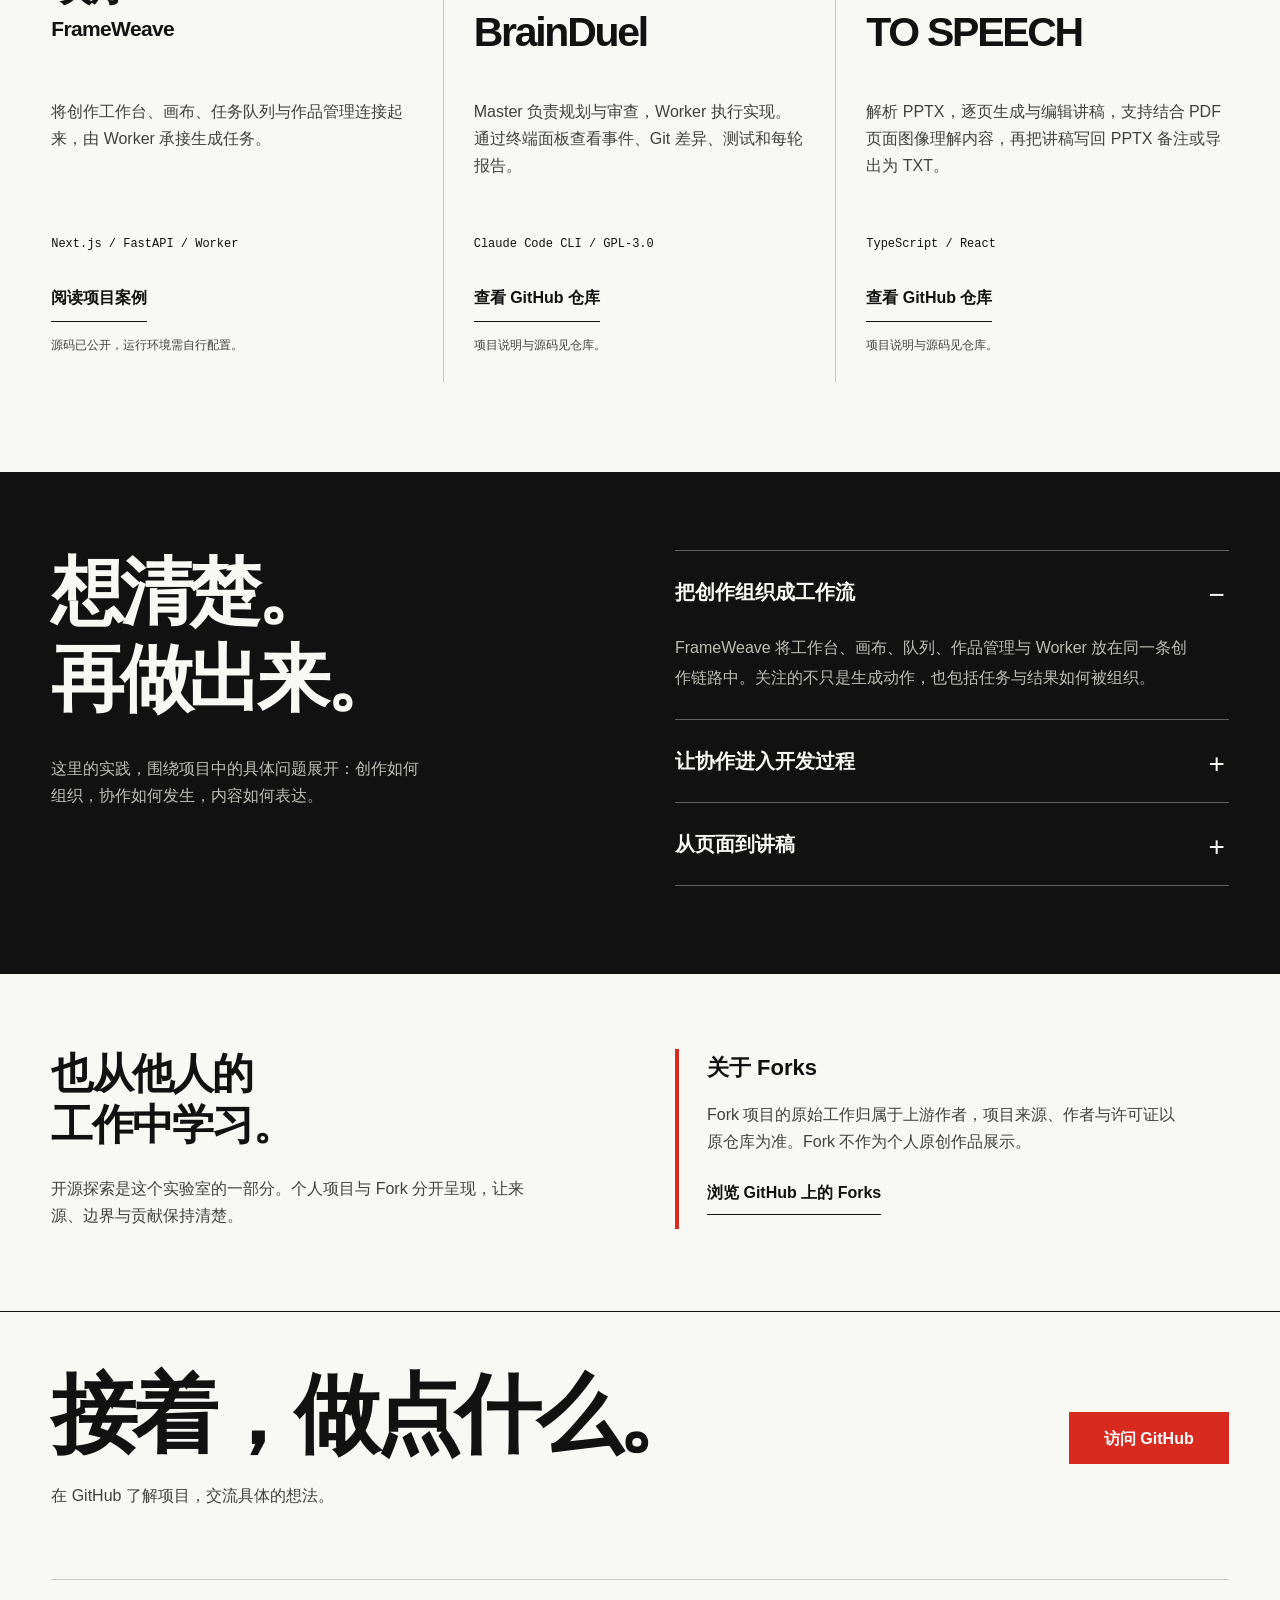
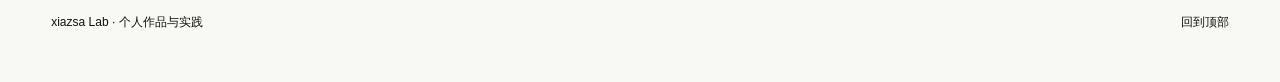
==== commit 6ba651f8: "Frame the portfolio around AI product decisions and evaluation" ====
--- a/index.html
+++ b/index.html
@@ -3,7 +3,7 @@
 <head>
 <meta charset="UTF-8"><meta name="viewport" content="width=device-width,initial-scale=1">
 <meta name="description" content="xiazsa Lab，关于 AI 创作、开发协作与表达工具的个人项目与实践。">
-<title>xiazsa Lab — 做成，而非想象</title>
+<title>xiazsa Lab — AI 产品经理作品集</title>
 <link rel="stylesheet" href="style.css"><link rel="icon" href="assets/mark.svg" type="image/svg+xml"><meta name="theme-color" content="#111111">
 <link rel="canonical" href="https://xiazongchi.fun/"><meta property="og:url" content="https://xiazongchi.fun/"></head>
 <body id="top">
@@ -11,11 +11,11 @@
 <header><a class="brand" href="index.html" aria-label="xiazsa Lab 首页">xiazsa<span>Lab</span></a><nav aria-label="主导航"><a href="#projects">作品</a><a href="#practice">实践</a><a class="optional" href="https://github.com/xiazsa">GitHub</a></nav></header>
 <main>
 <section class="hero" aria-labelledby="hero-title">
-<div class="hero-word"><div class="micro">想法的下一步，是动手。</div><h1 id="hero-title">构建</h1><div class="caption"><span>xiazsa 的个人实验室</span><span>软件 / 工具 / 实践</span></div></div>
-<div class="hero-copy"><div class="signal">持续构建，持续整理</div><h2>做成，<span>而非想象。</span></h2><p>把 AI 创作、开发协作与表达中的想法，变成可以理解、可以操作的软件。这里记录项目，也记录实现它们的过程。</p><a class="cta" href="#projects">进入作品目录</a></div>
+<div class="hero-word"><div class="micro">xiazsa / AI 产品经理作品集</div><h1 id="hero-title">构建</h1><div class="caption"><span>xiazsa 的个人实验室</span><span>软件 / 工具 / 实践</span></div></div>
+<div class="hero-copy"><div class="signal">产品设计与实现</div><h2>把模型能力<span>做成创作工具。</span></h2><p>从映序开始，看我如何拆分平面与动画创作者的任务，设计生成入口，在速度、控制力与使用成本之间做取舍。</p><a class="cta" href="#projects">进入作品目录</a></div>
 </section>
 <div class="ticker" aria-label="关注领域"><span>AI 创作</span><span>开发协作</span><span>表达工具</span><span>从想法到实现</span></div>
-<section class="home-feature"><a href="frameweave.html"><img src="assets/workflow/240.webp" width="1000" height="562" alt="寄居蟹短片中的建筑蓝图画面"><div><p class="micro">平台项目 / 映序 FrameWeave</p><h2>映序：图像与视频<br>创作工作站。</h2><p>为平面与动画创作者连接生成模型、工作节点、作品库和无限画布。了解五种创作入口，再通过《寄居蟹》探索实际制作过程。</p><span class="project-link">了解映序与制作案例</span></div></a></section><section class="projects" id="projects" aria-labelledby="projects-title"><div class="section-top"><h2 id="projects-title">正在做的事</h2><p>三个项目，三种具体问题。</p></div>
+<section class="home-feature"><a href="frameweave.html"><img src="assets/workflow/240.webp" width="1000" height="562" alt="寄居蟹短片中的建筑蓝图画面"><div><p class="micro">平台项目 / 映序 FrameWeave</p><h2>映序：图像与视频<br>创作工作站。</h2><p>为平面与动画创作者连接生成模型、工作节点、作品库和无限画布。从生成入口的选择、参考图的分工到异常状态处理，看具体的产品取舍，再进入《寄居蟹》的实际制作画布。</p><span class="project-link">了解映序与制作案例</span></div></a></section><section class="projects" id="projects" aria-labelledby="projects-title"><div class="section-top"><h2 id="projects-title">正在做的事</h2><p>三个项目，三种具体问题。</p></div>
 <div class="project-grid">
 <article class="project"><span class="category">AIGC 创作平台</span><h3>映序<small>FrameWeave</small></h3><p>将创作工作台、画布、任务队列与作品管理连接起来，由 Worker 承接生成任务。</p><div class="meta">Next.js / FastAPI / Worker</div><a class="project-link" href="frameweave.html">阅读项目案例</a><p class="note">源码已公开，运行环境需自行配置。</p></article>
 <article class="project"><span class="category">开发协作工具</span><h3>Claude<br>BrainDuel</h3><p>Master 负责规划与审查，Worker 执行实现。通过终端面板查看事件、Git 差异、测试和每轮报告。</p><div class="meta">Claude Code CLI / GPL-3.0</div><a class="project-link" href="https://github.com/xiazsa/ClaudeBrainDuel">查看 GitHub 仓库</a><p class="note">项目说明与源码见仓库。</p></article>
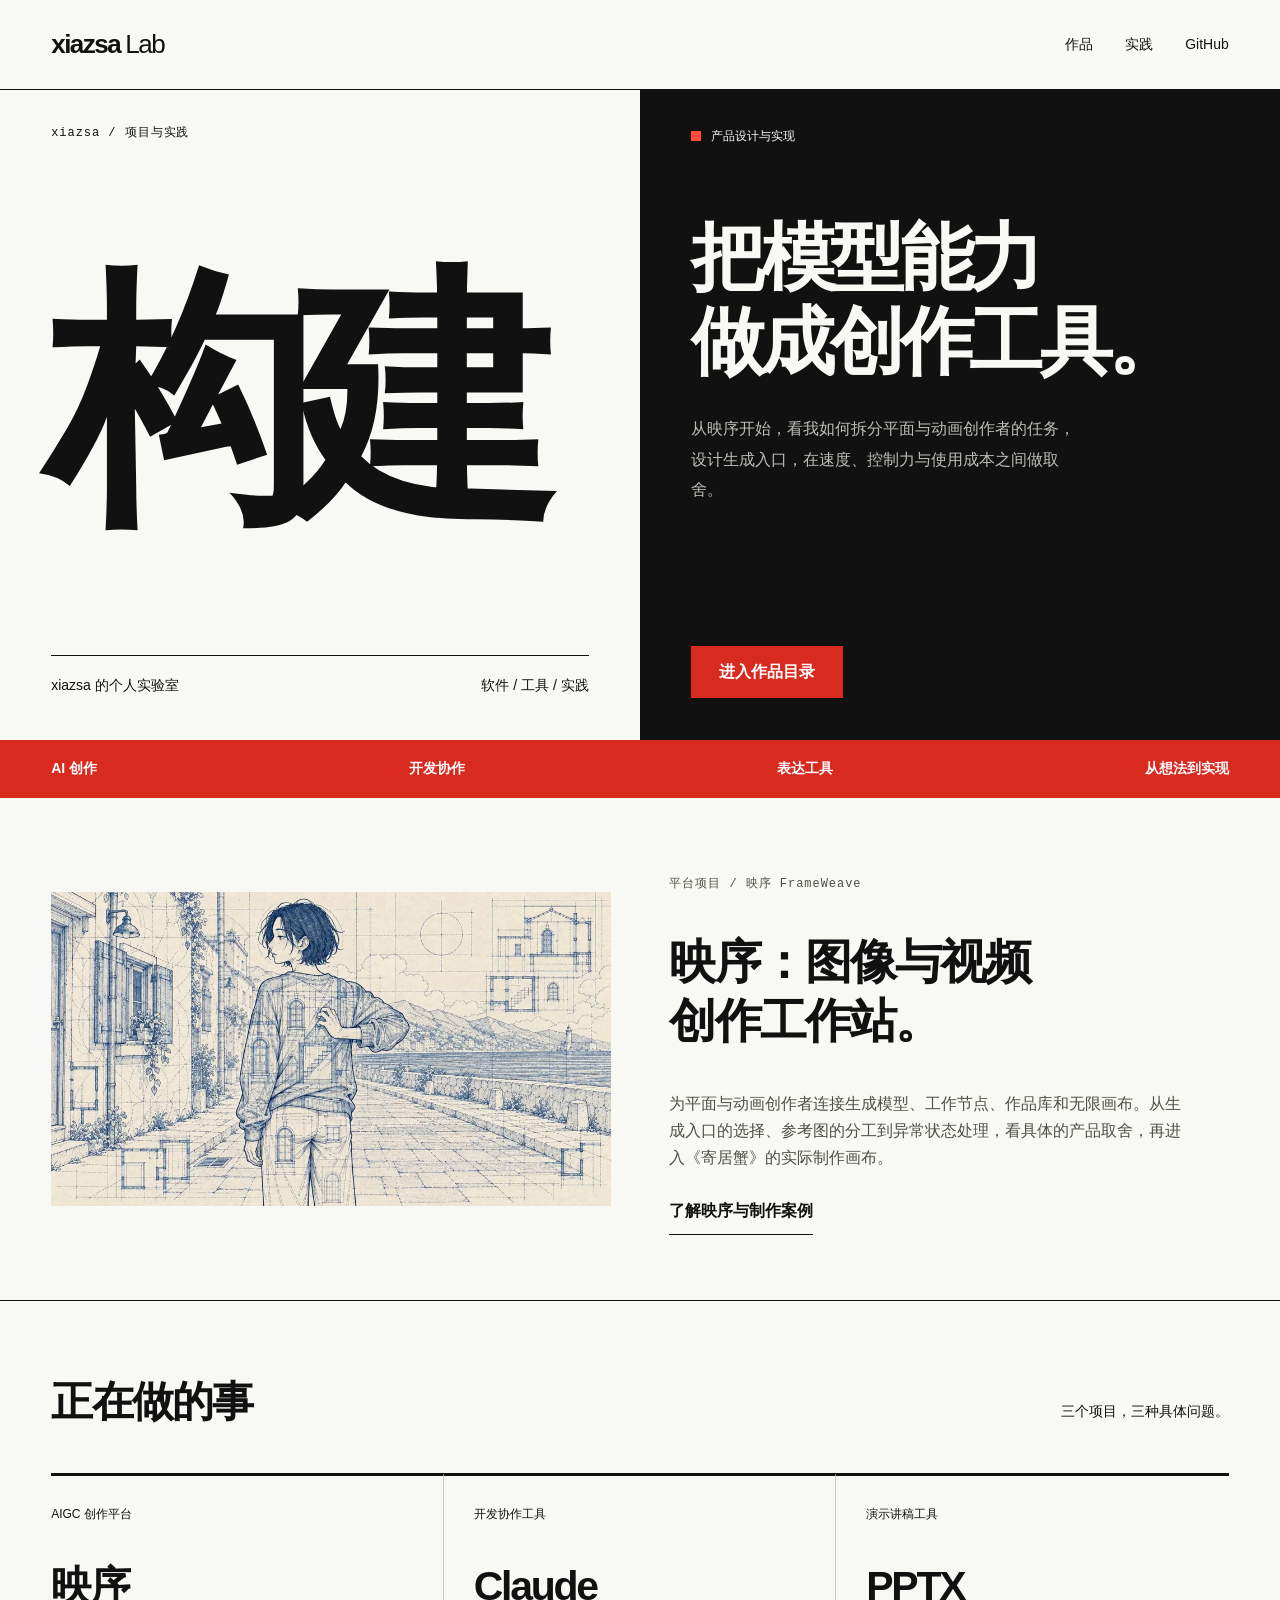
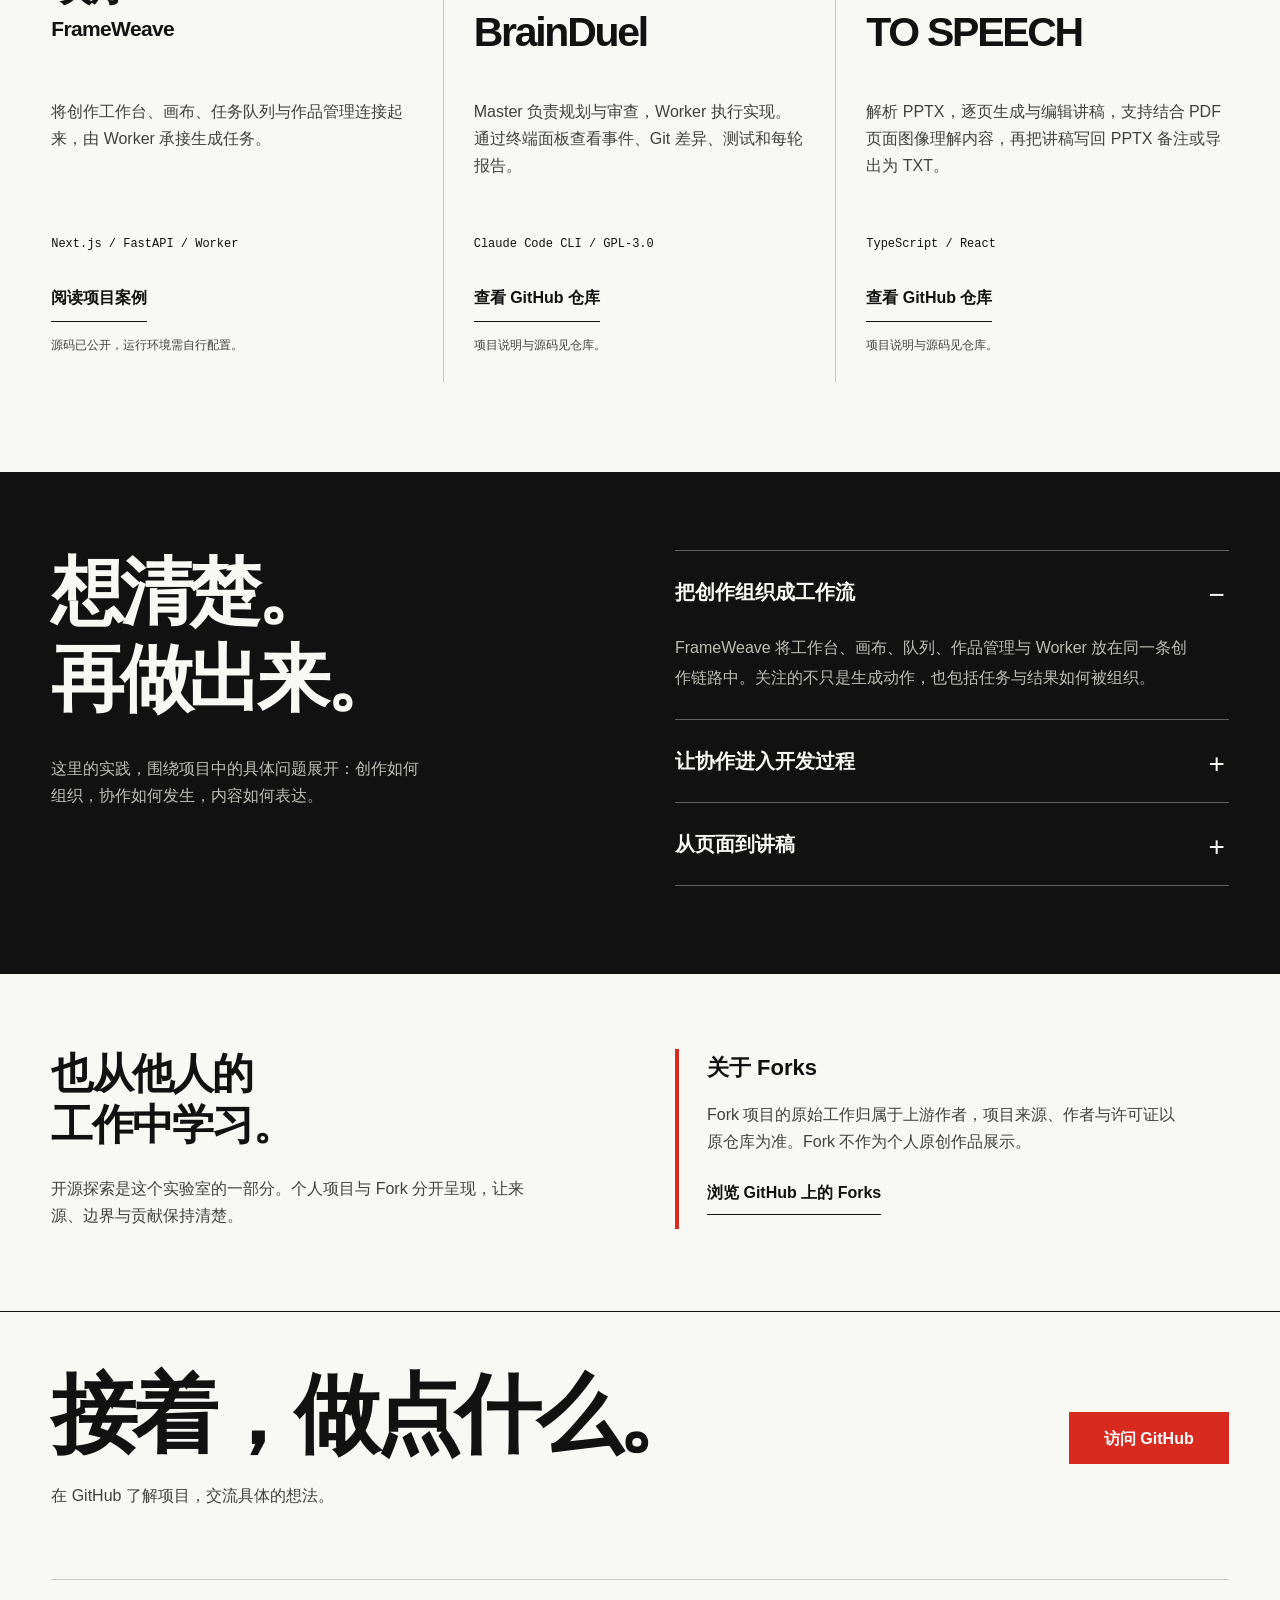
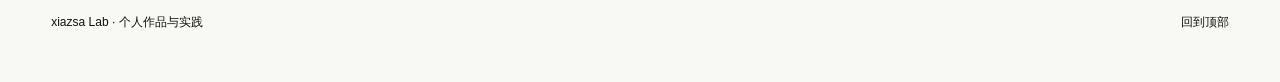
==== commit f79b489e: "Keep public introduction focused on the projects" ====
--- a/index.html
+++ b/index.html
@@ -3,7 +3,7 @@
 <head>
 <meta charset="UTF-8"><meta name="viewport" content="width=device-width,initial-scale=1">
 <meta name="description" content="xiazsa Lab，关于 AI 创作、开发协作与表达工具的个人项目与实践。">
-<title>xiazsa Lab — AI 产品经理作品集</title>
+<title>xiazsa Lab — 项目与实践</title>
 <link rel="stylesheet" href="style.css"><link rel="icon" href="assets/mark.svg" type="image/svg+xml"><meta name="theme-color" content="#111111">
 <link rel="canonical" href="https://xiazongchi.fun/"><meta property="og:url" content="https://xiazongchi.fun/"></head>
 <body id="top">
@@ -11,7 +11,7 @@
 <header><a class="brand" href="index.html" aria-label="xiazsa Lab 首页">xiazsa<span>Lab</span></a><nav aria-label="主导航"><a href="#projects">作品</a><a href="#practice">实践</a><a class="optional" href="https://github.com/xiazsa">GitHub</a></nav></header>
 <main>
 <section class="hero" aria-labelledby="hero-title">
-<div class="hero-word"><div class="micro">xiazsa / AI 产品经理作品集</div><h1 id="hero-title">构建</h1><div class="caption"><span>xiazsa 的个人实验室</span><span>软件 / 工具 / 实践</span></div></div>
+<div class="hero-word"><div class="micro">xiazsa / 项目与实践</div><h1 id="hero-title">构建</h1><div class="caption"><span>xiazsa 的个人实验室</span><span>软件 / 工具 / 实践</span></div></div>
 <div class="hero-copy"><div class="signal">产品设计与实现</div><h2>把模型能力<span>做成创作工具。</span></h2><p>从映序开始，看我如何拆分平面与动画创作者的任务，设计生成入口，在速度、控制力与使用成本之间做取舍。</p><a class="cta" href="#projects">进入作品目录</a></div>
 </section>
 <div class="ticker" aria-label="关注领域"><span>AI 创作</span><span>开发协作</span><span>表达工具</span><span>从想法到实现</span></div>
